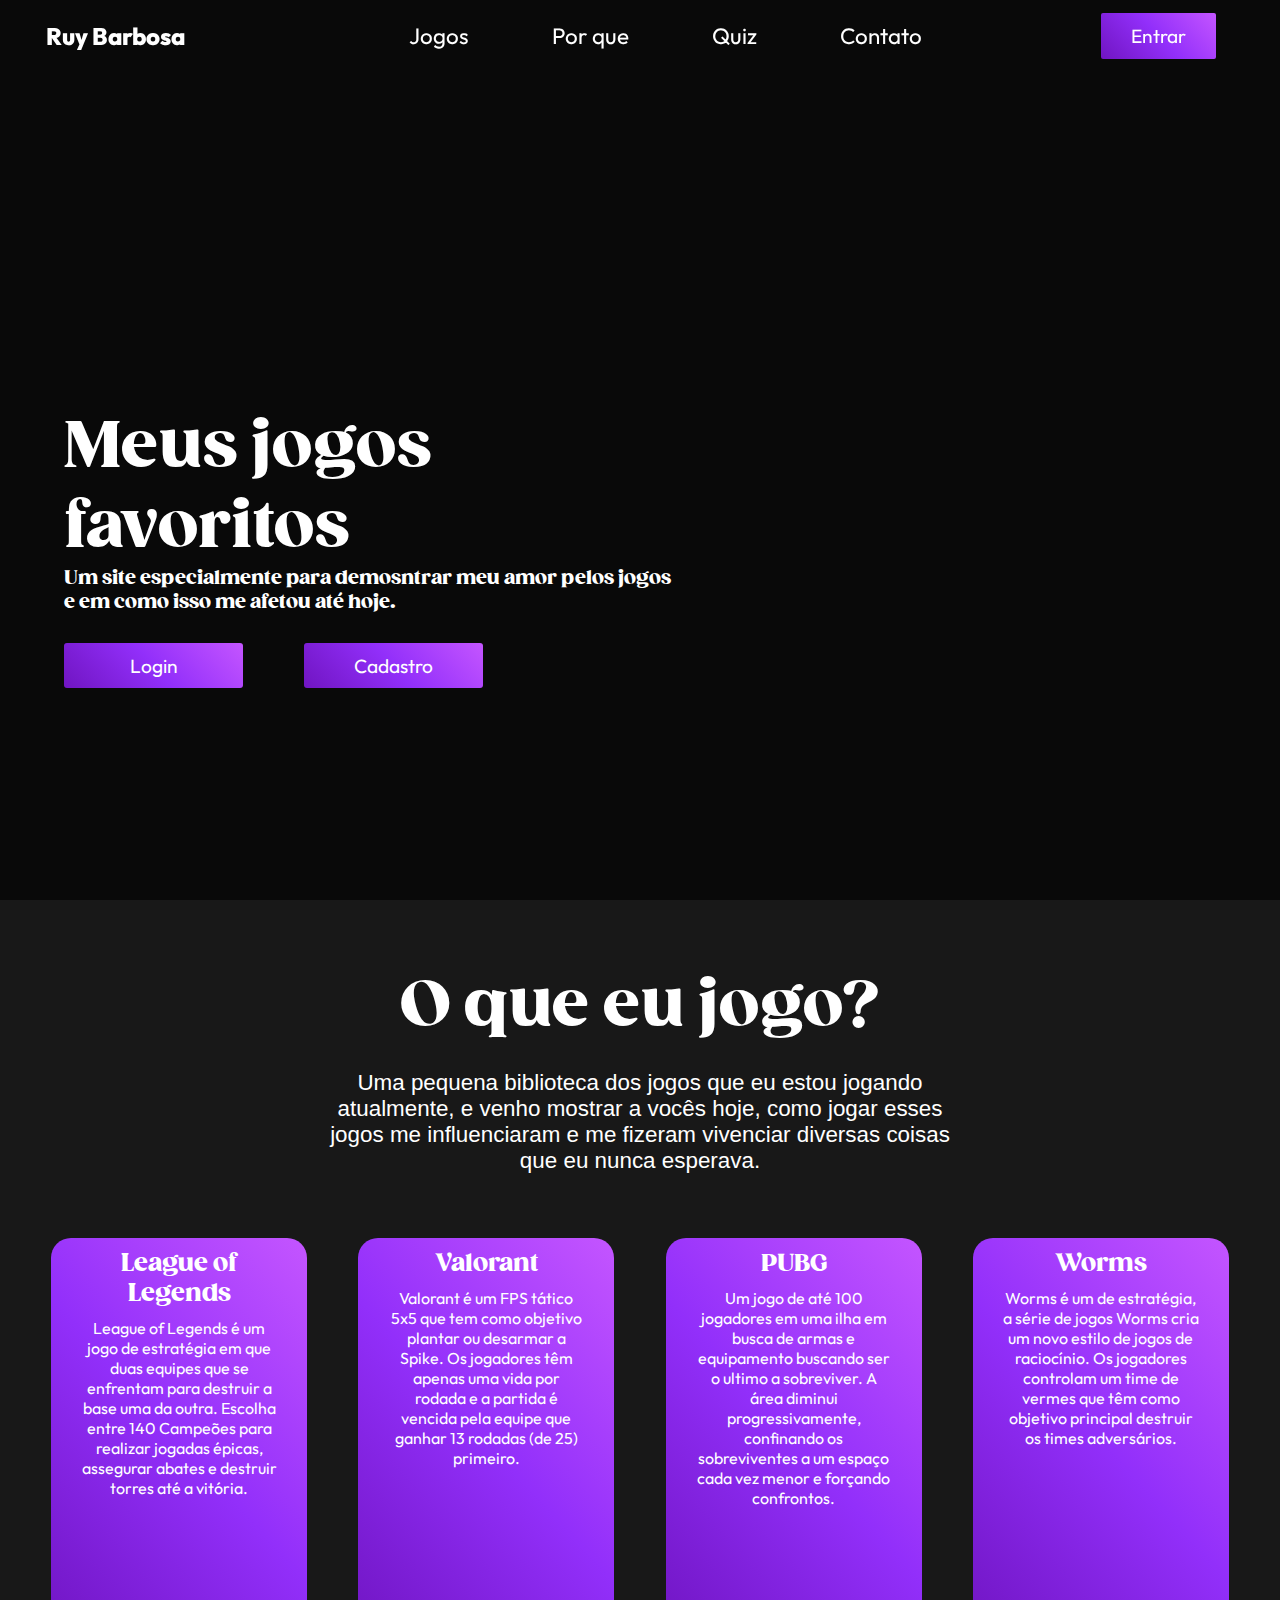
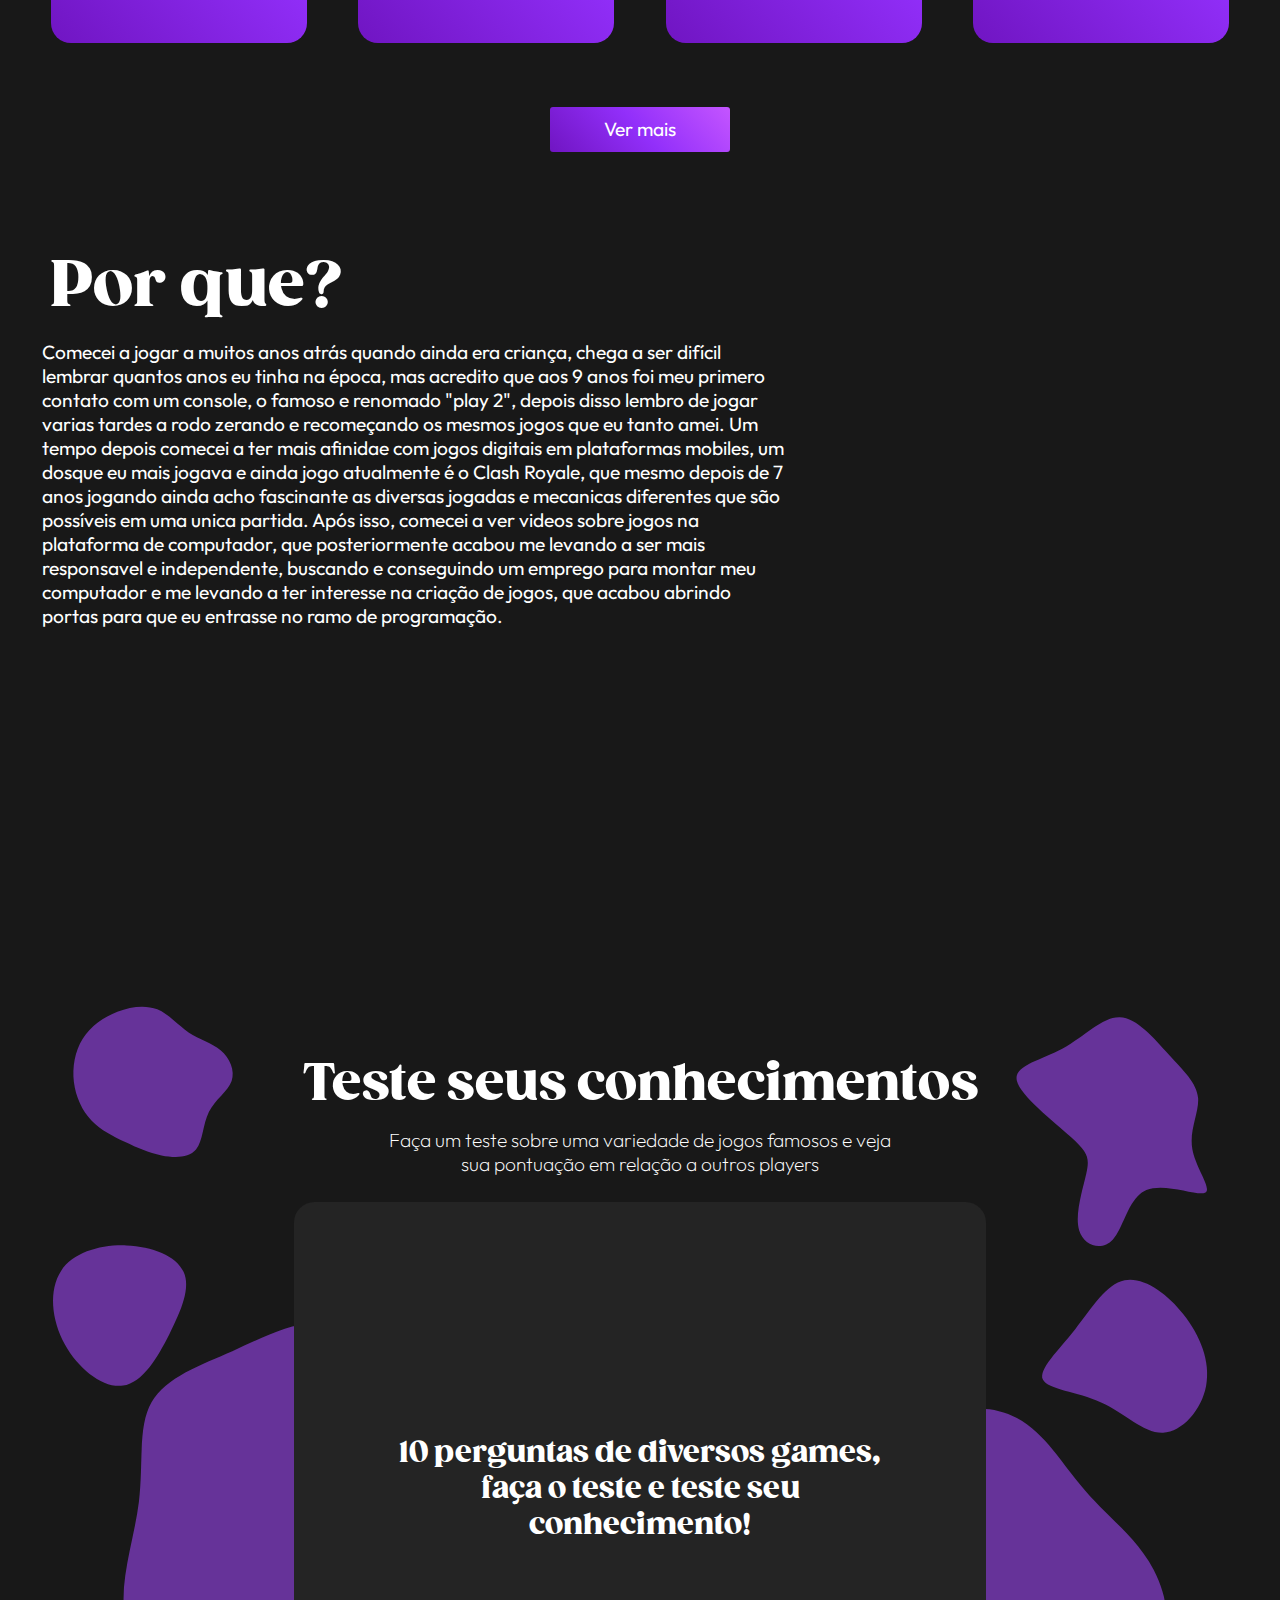
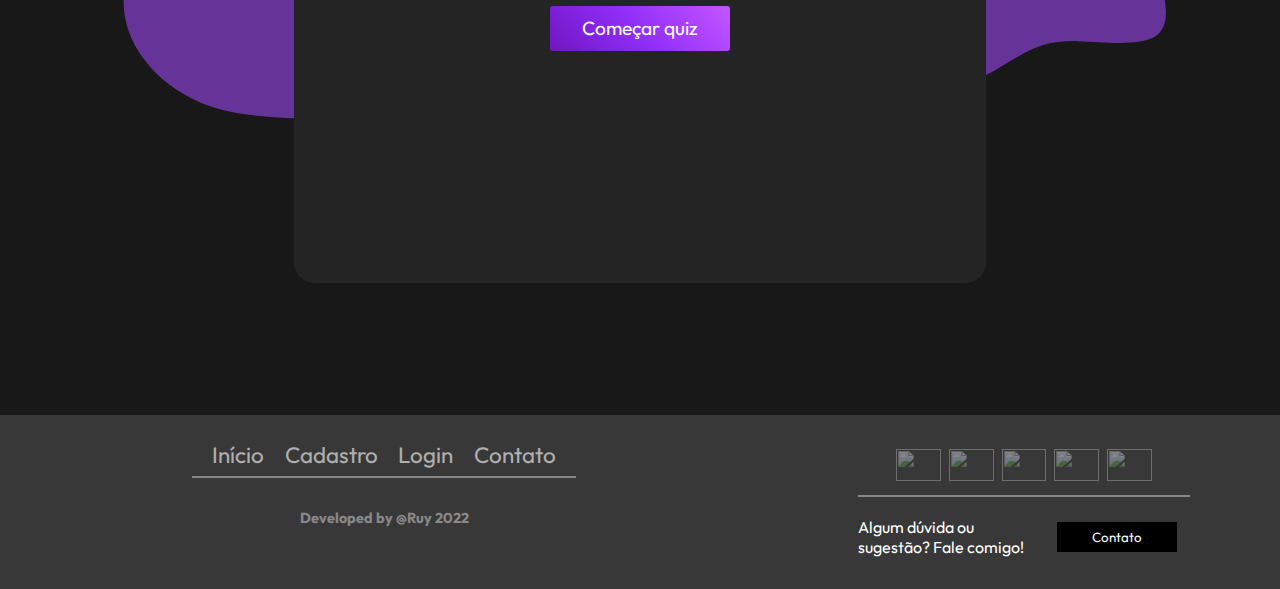
==== site/public/index.html @ 6e4c7d58 "deixando pastas semelhantes ao acquatec" ====
<!DOCTYPE html>
<html lang="en">

<head>
  <meta charset="UTF-8" />
  <meta http-equiv="X-UA-Compatible" content="IE=edge" />
  <meta name="viewport" content="width=device-width, initial-scale=1.0" />
  <title>Ruy Barbosa</title>
  <link rel="stylesheet" href="./css/style.css"/>
  <link rel="shortcut icon" href="../public/css/images/icon.jpg" />
</head>

<body>
  <!-- NavBar e video de banner -->
  <header>
    <nav>
      <div class="menu-content">
        <div class="icone">
          <a href="./index.html">Ruy Barbosa</a>
        </div>
        <ul class="menu-itens">
          <li><a class="itens" href="#Jogos">Jogos</a></li>
          <li><a class="itens" href="#Porque">Por que</a></li>
          <li><a class="itens" href="#Quiz">Quiz</a></li>
          <li><a class="itens" href="./contato.html">Contato</a></li>
        </ul>
        <div class="cad-log">
          <button onclick="Contato()" id="btn-ent">Entrar</button>
        </div>
      </div>
    </nav>
  </header>
  <main>
    <section id="Home">
      <div class="banner">
        <video autoplay loop muted>
          <source src="../public/css/images/cinematic.mp4" type="video/mp4" />
        </video>
        <div class="txt">
          <h3 class="title">
            Meus jogos <br />
            favoritos
          </h3>
          <p class="txt-sec2">
            Um site especialmente para demosntrar meu amor pelos jogos<br />
            e em como isso me afetou até hoje.
          </p>
          <div class="botoes-banner">
            <button onclick="Contato()" class="btn-banner">Login</button>
            <button onclick="TelaCadastro()" class="btn-banner">Cadastro</button>
          </div>
        </div>
      </div>
    </section>

    <!-- Section dos cards com jogos -->

    <section id="Jogos">
      <div class="conteudo">
        <div class="container-txt">
          <h3>O que eu jogo?</h3>
          <p>
            Uma pequena biblioteca dos jogos que eu estou jogando
            atualmente, e venho mostrar a vocês hoje, como jogar esses
            jogos me influenciaram e me fizeram vivenciar diversas coisas
            que eu nunca esperava.
          </p>
        </div>
        <div class="container-cards">
          <!--League of legends-->
          <div class="cards">
            <div class="content-card">
              <h3>League of Legends</h3>
              <p>
                League of Legends é um jogo de estratégia em que duas
                equipes que se enfrentam para destruir a base uma da
                outra. Escolha entre 140 Campeões para realizar jogadas
                épicas, assegurar abates e destruir torres até a vitória.
              </p>
            </div>
          </div>
          <!--Valorant-->
          <div class="cards">
            <div class="content-card">
              <h3>Valorant</h3>
              <p>
                Valorant é um FPS tático 5x5 que tem como objetivo plantar
                ou desarmar a Spike. Os jogadores têm apenas uma vida por
                rodada e a partida é vencida pela equipe que ganhar 13
                rodadas (de 25) primeiro.
              </p>
            </div>
          </div>
          <!--PUBG-->
          <div class="cards">
            <div class="content-card">
              <h3>PUBG</h3>
              <p>
                Um jogo de até 100 jogadores em uma ilha em busca de armas
                e equipamento buscando ser o ultimo a sobreviver. A área
                diminui progressivamente, confinando os sobreviventes a um
                espaço cada vez menor e forçando confrontos.
              </p>
            </div>
          </div>
          <!--Worms-->
          <div class="cards">
            <div class="content-card">
              <h3>Worms</h3>
              <p>
                Worms é um de estratégia, a série de jogos Worms cria um
                novo estilo de jogos de raciocínio. Os jogadores controlam
                um time de vermes que têm como objetivo principal destruir
                os times adversários.
              </p>
            </div>
          </div>
        </div>
        <div class="alinhar-btn" id="mostrar">
          <button onclick="showSection()">Ver mais</button>
        </div>
        <div class="alinhar-btn" id="esconder" style="display: none">
          <button onclick="showSection()">Mostrar menos</button>
        </div>
      </div>
    </section>
    <section id="biblioteca" style="display: none">
      <div class="container-biblioteca">
        <div class="divisoria">
          <div class="card-vid">
            <img src="./css/images/banner1.jpg" alt="" />
          </div>
        </div>
        <div class="divisoria">
          <div class="card-vid">
            <img src="./css/images/banner2.jpg" alt="" />
          </div>
          <br />
          <br />
          <div class="card-vid">
            <img src="./css/images/banner3.jpg" alt="" />
          </div>
        </div>
        <div class="divisoria">
          <div class="card-vid">
            <img src="./css/images/banner4.png" alt="" />
          </div>
        </div>
        <div class="divisoria">
          <div class="card-vid">
            <img src="./css/images/banner5.jpg" alt="" />
          </div>
          <br />
          <br />
          <div class="card-vid">
            <img src="./css/images/banner6.jpg" alt="" />
          </div>
        </div>
        <div class="divisoria">
          <div class="card-vid">
            <img src="./css/images/banner7.jpg" alt="" />
          </div>
        </div>
      </div>
    </section>

    <!--Começo da section Por que-->
    <section id="Porque">
      <div class="container-porque">
        <div class="container-esquerda-pq">
          <h3 class="title-pq">Por que?</h3>
          <p class="txt-pq">
            Comecei a jogar a muitos anos atrás quando ainda era criança,
            chega a ser difícil lembrar quantos anos eu tinha na época,
            mas acredito que aos 9 anos foi meu primero contato com um
            console, o famoso e renomado "play 2", depois disso lembro de
            jogar varias tardes a rodo zerando e recomeçando os mesmos
            jogos que eu tanto amei. Um tempo depois comecei a ter mais
            afinidae com jogos digitais em plataformas mobiles, um dosque
            eu mais jogava e ainda jogo atualmente é o Clash Royale, que
            mesmo depois de 7 anos jogando ainda acho fascinante as
            diversas jogadas e mecanicas diferentes que são possíveis em
            uma unica partida. Após isso, comecei a ver videos sobre jogos
            na plataforma de computador, que posteriormente acabou me
            levando a ser mais responsavel e independente, buscando e
            conseguindo um emprego para montar meu computador e me levando
            a ter interesse na criação de jogos, que acabou abrindo portas
            para que eu entrasse no ramo de programação.
          </p>
        </div>
        <div class="container-direita-pq">
          <img src="./css/images/d.png.opdownload" alt="" />
        </div>
      </div>
    </section>

    <!--Section do Quiz-->
    <section id="Quiz">
      <svg id="blob1" viewBox="0 0 200 200" xmlns="http://www.w3.org/2000/svg">
        <path fill="#663399"
          d="M29.8,-52.7C41,-45.2,54,-42,63.4,-33.9C72.7,-25.8,78.4,-12.9,74.6,-2.2C70.8,8.5,57.5,17,51,30C44.5,43.1,44.8,60.6,37.5,69.4C30.1,78.2,15.1,78.1,1.6,75.4C-11.9,72.7,-23.8,67.3,-36.2,61.4C-48.7,55.6,-61.6,49.3,-71.4,39C-81.2,28.7,-87.8,14.4,-89.7,-1.1C-91.5,-16.5,-88.7,-33,-80.5,-46.1C-72.3,-59.1,-58.7,-68.6,-44.4,-74.2C-30.1,-79.8,-15,-81.6,-2.8,-76.7C9.3,-71.7,18.7,-60.1,29.8,-52.7Z"
          transform="translate(100 100)" />
      </svg>
      <svg id="blob2" viewBox="0 0 200 200" xmlns="http://www.w3.org/2000/svg">
        <path fill="#663399"
          d="M30.6,-57.7C39.9,-47.5,48,-40,48.8,-30.8C49.6,-21.6,43.1,-10.8,45.2,1.2C47.3,13.2,58,26.4,53.1,28.6C48.3,30.8,27.9,22,16.5,26.9C5.1,31.7,2.5,50.2,-4.4,57.8C-11.3,65.3,-22.5,61.9,-25.5,52.2C-28.5,42.5,-23.3,26.4,-21.1,16.7C-18.9,6.9,-19.8,3.5,-30.7,-6.3C-41.5,-16,-62.4,-32.1,-64.5,-41.6C-66.5,-51.1,-49.7,-54,-35.8,-61.6C-21.9,-69.2,-11,-81.4,-0.2,-81.1C10.6,-80.8,21.2,-67.9,30.6,-57.7Z"
          transform="translate(100 100)" />
      </svg>
      <svg id="blob3" viewBox="0 0 200 200" xmlns="http://www.w3.org/2000/svg">
        <path fill="#663399"
          d="M24.2,-47.1C31.4,-37.6,37.4,-31.4,44.9,-24.1C52.4,-16.7,61.3,-8.4,67.6,3.6C73.8,15.6,77.3,31.1,69.3,37.5C61.3,43.9,41.6,41,28.2,40.7C14.7,40.4,7.3,42.7,-3.7,49.1C-14.7,55.4,-29.3,65.8,-40.6,64.8C-51.9,63.9,-59.8,51.5,-67.8,38.8C-75.8,26.1,-83.8,13,-82,1.1C-80.1,-10.9,-68.3,-21.8,-61,-35.6C-53.6,-49.3,-50.7,-66,-41.2,-74.2C-31.8,-82.3,-15.9,-82,-3.7,-75.5C8.5,-69,16.9,-56.5,24.2,-47.1Z"
          transform="translate(100 100)" />
      </svg>
      <svg id="blob4" viewBox="0 0 200 200" xmlns="http://www.w3.org/2000/svg">
        <path fill="#663399"
          d="M24.5,-42.8C32.9,-37.6,41.7,-33.4,52.5,-26.4C63.2,-19.4,76,-9.7,80.5,2.6C85.1,15,81.4,29.9,73.4,41.7C65.5,53.5,53.1,62.1,40.2,66C27.2,69.9,13.6,69,0.2,68.7C-13.1,68.3,-26.3,68.3,-37.6,63.5C-49,58.6,-58.5,49,-60.8,37.6C-63.1,26.2,-58.1,13.1,-56.6,0.9C-55.1,-11.4,-57,-22.7,-52.6,-30.3C-48.2,-38,-37.3,-41.9,-27.4,-46.2C-17.6,-50.6,-8.8,-55.4,-0.4,-54.8C8,-54.1,16.1,-47.9,24.5,-42.8Z"
          transform="translate(100 100)" />
      </svg>
      <svg id="blob5" viewBox="0 0 200 200" xmlns="http://www.w3.org/2000/svg">
        <path fill="#663399"
          d="M43.4,-27.5C49.2,-15.1,41.8,2.4,32.4,21C23,39.5,11.5,59.1,-3.9,61.4C-19.3,63.6,-38.6,48.5,-49.3,29.2C-59.9,10,-62,-13.5,-52.3,-28.2C-42.7,-42.9,-21.3,-48.8,-1.3,-48.1C18.8,-47.4,37.7,-40,43.4,-27.5Z"
          transform="translate(100 100)" />
      </svg>
      <svg id="blob6" viewBox="0 0 200 200" xmlns="http://www.w3.org/2000/svg">
        <path fill="#663399"
          d="M39.6,-31.7C50.2,-18.4,56.7,-2,53.8,13.1C51,28.1,38.9,41.8,26.9,42.3C15,42.8,3.3,30.2,-11.8,23.4C-26.8,16.5,-45.2,15.5,-48.2,9.1C-51.1,2.7,-38.6,-9,-28,-22.4C-17.4,-35.7,-8.7,-50.6,2.9,-52.9C14.6,-55.2,29.1,-45,39.6,-31.7Z"
          transform="translate(100 100)" />
      </svg>
      <div class="container-quiz">
        <h3 class="title-quiz">Teste seus conhecimentos</h3>
        <p class="txt-quiz">
          Faça um teste sobre uma variedade de jogos famosos e veja sua
          pontuação em relação a outros players
        </p>

        <div class="container-btn-quiz" id="ct_btn_quiz">
          <div class="btn-quiz">
            <h3>
              10 perguntas de diversos games, faça o teste e teste seu conhecimento!
            </h3>
            <button onclick="Quiz()">Começar quiz</button>
          </div>
        </div>

        <div class="content-quiz" id="ct_quiz" style="display: none; position: relative;">
          <div id="pergunta" class="PerguntaQuiz"></div>
          <div class="respostas" style="position: relative;">
            <div class="alternativa" id="alternativa"></div>
            <div class="alternativa" id="alternativa"></div>
            <div class="alternativa" id="alternativa"></div>
            <div class="alternativa" id="alternativa"></div>
          </div>
        </div>

        <div class="container-btn-quiz" id="ct_score" style="display: none">
          <div class="btn-quiz">
            <h3 class="title-final">Parabéns! Você terminou o quiz! <br> Sua pontuação foi:</h3>
            <span id="acertos"
              style="color: white; font-size: 1.4em; font-family: 'Outfit', sans-serif; margin-top: 5%;"></span>
            <span id="erros"
              style="color: white; font-size: 1.4em; font-family: 'Outfit', sans-serif; margin-top: 2%;"></span>
            <button onclick="Quiz()">Recomeçar quiz</button>
          </div>
        </div>
      </div>
    </section>
  </main>

  <!-- footer -->
  <footer>
    <div class="container-footer">
      <div class="esquerda">
        <div class="itens-footer">
          <a href="./index.html">Início</a>
          <a href="./cadastro.html">Cadastro</a>
          <a href="./login.html">Login</a>
          <a href="./contato.html">Contato</a>
        </div>
        <div class="detalhe1"></div>
        <div class="assinatura">
          <h3>Developed by @Ruy 2022</h3>
        </div>
      </div>
      <div class="direita">
        <div class="sociais">
          <a href="https://github.com/RuyBarbosa22" target="_blank"><img src="./css/images/github.svg" /></a>
          <!--Git Hub-->
          <a href="https://www.instagram.com/ysd.ruyy/" target="_blank"><img src="./css/images/instagram.svg" /></a>
          <!--Istagram-->
          <a href="https://steamcommunity.com/id/MeneAkatsu/" target="_blank"><img src="./css/images/steam.svg" /></a>
          <!--Steam-->
          <a href="https://www.linkedin.com/in/ruy-barbosa-231aa1239/" target="_blank"><img
              src="./css/images/linkedin.svg" /></a>
          <!--Linkedin-->
          <a href="https://mail.google.com/mail/u/0/#inbox?compose=DmwnWsCcMvcDQrZxBgTPHdpszXvKgsLVtPPxLXwThqFLGjNvjGMvhpklMcXlclQBLnzXKtFCnxbv"
            target="_blank"><img src="./css/images/gmail.svg" /></a>
          <!--Gmail-->
        </div>
        <div class="detalhe2"></div>
        <div class="container-contato">
          <p id="desc-btn">Algum dúvida ou sugestão? Fale comigo!</p>
          <button id="btn-footer">Contato</button>
        </div>
      </div>
    </div>
  </footer>

  <script src="../src/Functions.js"></script>

</body>

</html>
  <!--Script do efeito scroll-->

<script src="https://ajax.googleapis.com/ajax/libs/jquery/3.3.1/jquery.min.js"></script>
<!--Importamos uma biblioteca JQuery-->
<script>
    $(document).ready(function () {
        // adiciona o efeito de scrollagem suave me todos os links
        $("a").on('click', function (event) {

            // Definimos uma valor a "hash" que será o nivel de suavidade do scroll
            if (this.hash !== "") {
                // Impede o comportamento padrão da tag "a"
                event.preventDefault();

                // Armazena o valor de "hash" em uma variavel
                var hash = this.hash;

                // Criamos um metodo com JQuery para aplicar o efeito
                // Adicionamos o valor 800 que representa os milisegundos de duração da animação
                $('html, body').animate({
                    scrollTop: $(hash).offset().top
                }, 800, function () {

                    // Adicionamos umas "#" na URL apos a scrollagem
                    window.location.hash = hash;
                });
            }
        });
    });
</script>
---- site/public/css/style.css ----
@import url('https://fonts.googleapis.com/css2?family=Outfit:wght@100&display=swap');

@font-face {
  font-family: 'Gazpacho';
  src: url(../css/fonts/Gazpacho\ Black.ttf);
}

* {
  padding: 0;
  margin: 0;
  vertical-align: baseline;
  list-style: none;
  border: 0;
}

html {
  scroll-behavior: smooth;
}

body {
  background-color: #181818;
}

header {
  position: fixed;
  top: 0;
  left: 0;
  width: 100%;
  display: flex;
  z-index: 100000;
}

.menu-content {
  display: flex;
  flex-direction: row;
  width: 100%;
  height: 8vh;
  background-color: transparent;
}

.sticky {
  background-color: #181818;
  height: 8vh;
  transition: 0.5s;
  box-shadow: rgba(0, 0, 0, 0.4) 0px 3px 3px;
}

.cad-log {
  width: 20vw;
  display: flex;
  align-items: center;
  justify-content: space-evenly;
  background-color: transparent;
  padding-right: 5%;
  gap: 10%;
}

.icone {
  width: 20vw;
  display: flex;
  align-items: center;
  flex-direction: column;
  justify-content: center;
}

.icone a {
  text-decoration: none;
  cursor: pointer;
  font-size: 1.5em;
  color: white;
  font-family: 'Outfit', sans-serif;
  font-weight: 800;
}

.menu-itens {
  width: 60vw;
  display: flex;
  flex-direction: row;
  align-items: center;
  justify-content: end;
  gap: 12%;
  padding-right: 5%;
  background-color: transparent;
}

.menu-itens a {
  text-decoration: none;
  font-size: 1.4em;
  font-weight: 400;
  color: white;
  font-family: 'Outfit', sans-serif;
}

#btn-ent {
  font-size: 1.2em;
  cursor: pointer;
  width: 12vw;
  height: 65%;
  border-radius: 2px;
  color: white;
  margin-left: 50%;
  font-family: 'Outfit', sans-serif;
  background: rgb(112, 21, 194);
  background: linear-gradient(48deg,
      rgba(112, 21, 194, 1) 0%,
      rgba(146, 47, 250, 1) 50%,
      rgba(196, 85, 255, 1) 100%);
}

.banner {
  position: relative;
  width: 100%;
  height: 100vh;
  display: flex;
  justify-content: center;
  background-image: linear-gradient(rgba(0, 0, 0, 0.644),
      rgba(0, 0, 0, 0.644));
}

.banner video {
  position: absolute;
  top: 0;
  left: 0;
  z-index: -1;
}
@media (min-aspect-ratio: 16/9) {
  .banner video {
    width: 100%;
    height: auto;
  }
}

@media (max-aspect-ratio: 16/9) {
  .banner video {
    width: 100%;
    height: auto;
  }
}

.txt {
  position: absolute;
  top: 45%;
  left: 5%;
}

.title {
  font-size: 4em;
  color: white;
  font-family: 'Gazpacho', serif;
  text-align: left;
}

.txt-sec2 {
  font-size: 1.2em;
  color: white;
  font-family: 'Gazpacho';
}

.botoes-banner {
  display: flex;
  flex-direction: row;
  width: 100%;
  position: absolute;
  margin-top: 5%;
}

.btn-banner {
  width: 14vw;
  height: 5vh;
  margin-right: 10%;
  border: none;
  border-radius: 3px;
  color: white;
  font-size: 1.2em;
  font-weight: 400;
  cursor: pointer;
  font-family: 'Outfit', sans-serif;
  background: rgb(112, 21, 194);
  background: linear-gradient(48deg,
      rgba(112, 21, 194, 1) 0%,
      rgba(146, 47, 250, 1) 50%,
      rgba(196, 85, 255, 1) 100%);
}

.container-txt {
  display: flex;
  align-items: center;
  flex-direction: column;
  background-color: #181818;
  width: 100%;
  padding-top: 5%;
}

.container-txt h3 {
  font-size: 4em;
  font-family: 'Gazpacho';
  font-weight: 600;
  color: white;
}

container-txt h3 {
  font-size: 4em;
  margin-top: 5%;
  font-family: 'Gazpacho';
  font-weight: 600;
  color: white;
}

.container-txt p {
  font-size: 1.4em;
  margin-top: 2%;
  font-family: 'Ourfit', sans-serif;
  font-weight: 200;
  color: white;
  width: 50%;
  text-align: center;
  padding-bottom: 3%;
}

.container-cards {
  width: 100%;
  padding-top: 2%;
  padding-bottom: 5%;
  display: flex;
  align-items: center;
  flex-direction: row;
  background-color: #181818;
  justify-content: space-evenly;
}

.cards {
  width: 20%;
  height: 45vh;
  border-radius: 20px;
  background: rgb(112, 21, 194);
  background: linear-gradient(48deg,
      rgba(112, 21, 194, 1) 0%,
      rgba(146, 47, 250, 1) 50%,
      rgba(196, 85, 255, 1) 100%);
  display: flex;
  flex-direction: column;
  align-items: center;
}

.content-card {
  width: 80%;
  display: flex;
  align-items: center;
  flex-direction: column;
}

.content-card h3 {
  margin-top: 5%;
  text-align: center;
  font-size: 1.5em;
  color: white;
  font-family: 'Gazpacho';
}

.content-card p {
  width: 98%;
  margin-top: 5%;
  font-size: 1em;
  color: white;
  text-align: center;
  font-family: 'Outfit', sans-serif;
  font-weight: 400;
}

.alinhar-btn {
  display: flex;
  flex-direction: column;
  align-items: center;
  background-color: #181818;
  width: 100%;
  padding-bottom: 2%;
}

.alinhar-btn button {
  width: 14vw;
  height: 5vh;
  border: none;
  border-radius: 3px;
  color: white;
  font-size: 1.2em;
  font-weight: 400;
  cursor: pointer;
  font-family: 'Outfit', sans-serif;
  background: rgb(112, 21, 194);
  background: linear-gradient(48deg,
      rgba(112, 21, 194, 1) 0%,
      rgba(146, 47, 250, 1) 50%,
      rgba(196, 85, 255, 1) 100%);
}

/*design biblioteca*/

.container-biblioteca {
  width: 100%;
  height: 100vh;
  padding-top: 15%;
  padding-bottom: 15%;
  background-color: #181818;
  display: flex;
  flex-direction: row;
  align-items: center;
}

.divisoria {
  width: 20%;
  height: 100%;
  background-color: #181818;
  display: flex;
  flex-direction: column;
  align-items: center;
  justify-content: center;
  padding: 2%;
}

.card-vid {
  width: 100%;
  height: 60%;
  border: solid 5px white;
  background-color: #181818;
  margin-top: 2%;
}

.card-vid img {
  width: 100%;
  height: 100%;
}

#biblioteca {
  transition: 2s;
  opacity: 0;
}

/*Section Porque*/

.container-porque {
  display: flex;
  flex-direction: row;
  align-items: center;
  width: 100%;
  height: 90vh;
}

.container-esquerda-pq {
  display: flex;
  flex-direction: column;
  align-items: left;
  background-color: #181818;
  width: 65%;
  height: 100%;
}

.container-direita-pq {
  display: flex;
  flex-direction: column;
  align-items: center;
  background-color: #181818;
  width: 35%;
  height: 100%;
}

.container-direita-pq img {
  margin-top: 36%;
  width: 100%;
}

.title-pq {
  font-size: 4em;
  color: white;
  font-family: 'Gazpacho', serif;
  text-align: left;
  margin-left: 6%;
  margin-top: 8%;
}

.txt-pq {
  font-size: 1.2em;
  color: white;
  font-family: 'Outfit', sans-serif;
  margin-left: 5%;
  margin-top: 2%;
  width: 90%;
  text-align: left;
}

/* Section Quiz*/

.container-quiz {
  display: flex;
  flex-direction: column;
  align-items: center;
  width: 100%;
  height: 100vh;
  background-color: #181818;
  padding-bottom: 5%;
  padding-top: 5%;
}

#blob1  {
  position: absolute;
  width: 15%;
  margin-left: 5%;
}

#blob2 {
  position: absolute;
  width: 25%;
  margin-left: 75%;
}

#blob3 {
  position: absolute;
  width: 30%;
  margin-left: 65%;
  margin-top: 30%;
}

#blob4 {
  position: absolute;
  width: 50%;
  margin-right: 10%;
  margin-top: 15%;
}

#blob5 {
  position: absolute;
  width: 20%;
  margin-top: 15%;
}

#blob6 {
  position: absolute;
  width: 25%;
  margin-left: 75%;
  margin-top: 17%;
}

.title-quiz {
  width: 90%;
  color: white;
  font-size: 3.2em;
  font-family: 'Gazpacho', serif;
  text-align: center;
  font-weight: 600;
}

.txt-quiz {
  width: 40%;
  color: white;
  font-size: 1.2em;
  font-family: 'Outfit', sans-serif;
  font-weight: 200;
  margin-top: 1%;
  text-align: center;
}

.content-quiz {
  margin-top: 3%;
  width: 50%;
  height: 70vh;
  display: flex;
  align-items: center;
  flex-direction: column;
  background-color: #383838;
  border-radius: 3%;
  padding: 2%;
}

.PerguntaQuiz {
  margin-top: 1%;
  border-radius: 10px;
  width: 90%;
  height: 25%;
  background-color: white;
  color: black;
  font-family: 'Outfit', bold;
  text-align: center;
  font-size: 1.6em;
  padding: 2%;
  font-weight: 600;
}

.respostas {
  display: flex;
  flex-direction: column;
  align-items: center;
  justify-content: space-evenly;
  width: 100%;
}

.alternativa {
  margin-top: 3%;
  width: 80%;
  height: 30%;
  background-color: white;
  border-radius: 10px;
  padding: 2%;
  color: black;
  font-size: 2em;
  font-family: 'Outfit', bold;
  font-weight: 600;
  cursor: pointer;
  opacity: 0.8;
  transition: 0.3s;
}

.alternativa:hover {
  opacity: 1;
}

.container-btn-quiz {
  margin-top: 2%;
  width: 50%;
  height: 70vh;
  display: flex;
  align-items: center;
  flex-direction: column;
  background-color: #242424;
  border-radius: 3%;
  padding: 2%;
  position: relative;
  justify-content: center;
}

.btn-quiz {
  display: flex;
  flex-direction: column;
  justify-content: center;
  align-items: center;
  width: 100%;
}

.title-final {
  width: 80%;
  color: white;
  font-size: 1.8em;
  font-family: 'Gazpacho', serif;
  text-align: center;
  font-weight: 600;
}

.container-btn-quiz h3 {
  width: 80%;
  color: white;
  font-size: 1.8em;
  font-family: 'Gazpacho', serif;
  text-align: center;
  font-weight: 600;
}

.container-quiz button {
  width: 14vw;
  height: 5vh;
  border: none;
  border-radius: 3px;
  margin-top: 10%;
  color: white;
  font-size: 1.2em;
  font-weight: 400;
  cursor: pointer;
  font-family: 'Outfit', sans-serif;
  background: rgb(112, 21, 194);
  background: linear-gradient(48deg,
      rgba(112, 21, 194, 1) 0%,
      rgba(146, 47, 250, 1) 50%,
      rgba(196, 85, 255, 1) 100%);
}

/*footer*/

.container-footer {
  display: flex;
  flex-direction: row;
  align-items: center;
  bottom: 0;
  position: relative;
  background-color: #383838;
  padding-bottom: 1%;
  padding-top: 2%;
  bottom: 0;
  margin-bottom: 0;
}

.esquerda {
  display: flex;
  flex-direction: column;
  width: 60%;
  height: 15vh;
  align-items: center;
}

.direita {
  display: flex;
  flex-direction: column;
  width: 40%;
  height: 100%;
  align-items: center;
}

.sociais {
  display: flex;
  flex-direction: row;
  align-items: center;
  justify-content: space-between;
  width: 50%;
  margin-bottom: 1%;
}

.sociais img {
  width: 3.5vw;
  height: 3.5vh;
  opacity: 0.4;
}

.itens-footer {
  width: 50%;
  display: flex;
  flex-direction: row;
  align-items: center;
  justify-content: space-evenly;
}

.itens-footer a {
  text-decoration: none;
  font-family: 'Outfit', sans-serif;
  color: white;
  opacity: 0.6;
  font-size: 1.4em;
  cursor: pointer;
}

.assinatura {
  font-family: 'Outfit', sans-serif;
  margin-top: 4%;
  margin-top: 4%;
}

.assinatura h3 {
  font-size: 0.9em;
  color: white;
  opacity: 0.4;
  font-family: 'Outfit', sans-serif;
}

#btn-footer {
  background-color: black;
  color: white;
  width: 120px;
  height: 30px;
  font-family: 'Outfit', sans-serif;
  padding: 1.5%;
}

#desc-btn {
  font-size: 1em;
  color: white;
  width: 50%;
  text-align: left;
  font-family: 'Outfit', sans-serif;
}

.container-contato {
  display: flex;
  flex-direction: row;
  align-items: center;
  width: 65%;
  margin-top: 4%;
  margin-bottom: 2%;
  gap: 10%;
}

.detalhe1 {
  width: 50%;
  height: 2px;
  margin-top: 1%;
  opacity: 0.4;
  background-color: white;
}

.detalhe2 {
  width: 65%;
  height: 2px;
  margin-top: 1%;
  opacity: 0.4;
  background-color: white;
}

.correct {
  outline: green 4px solid;
}

.incorrect {
  outline: red 4px solid;
}
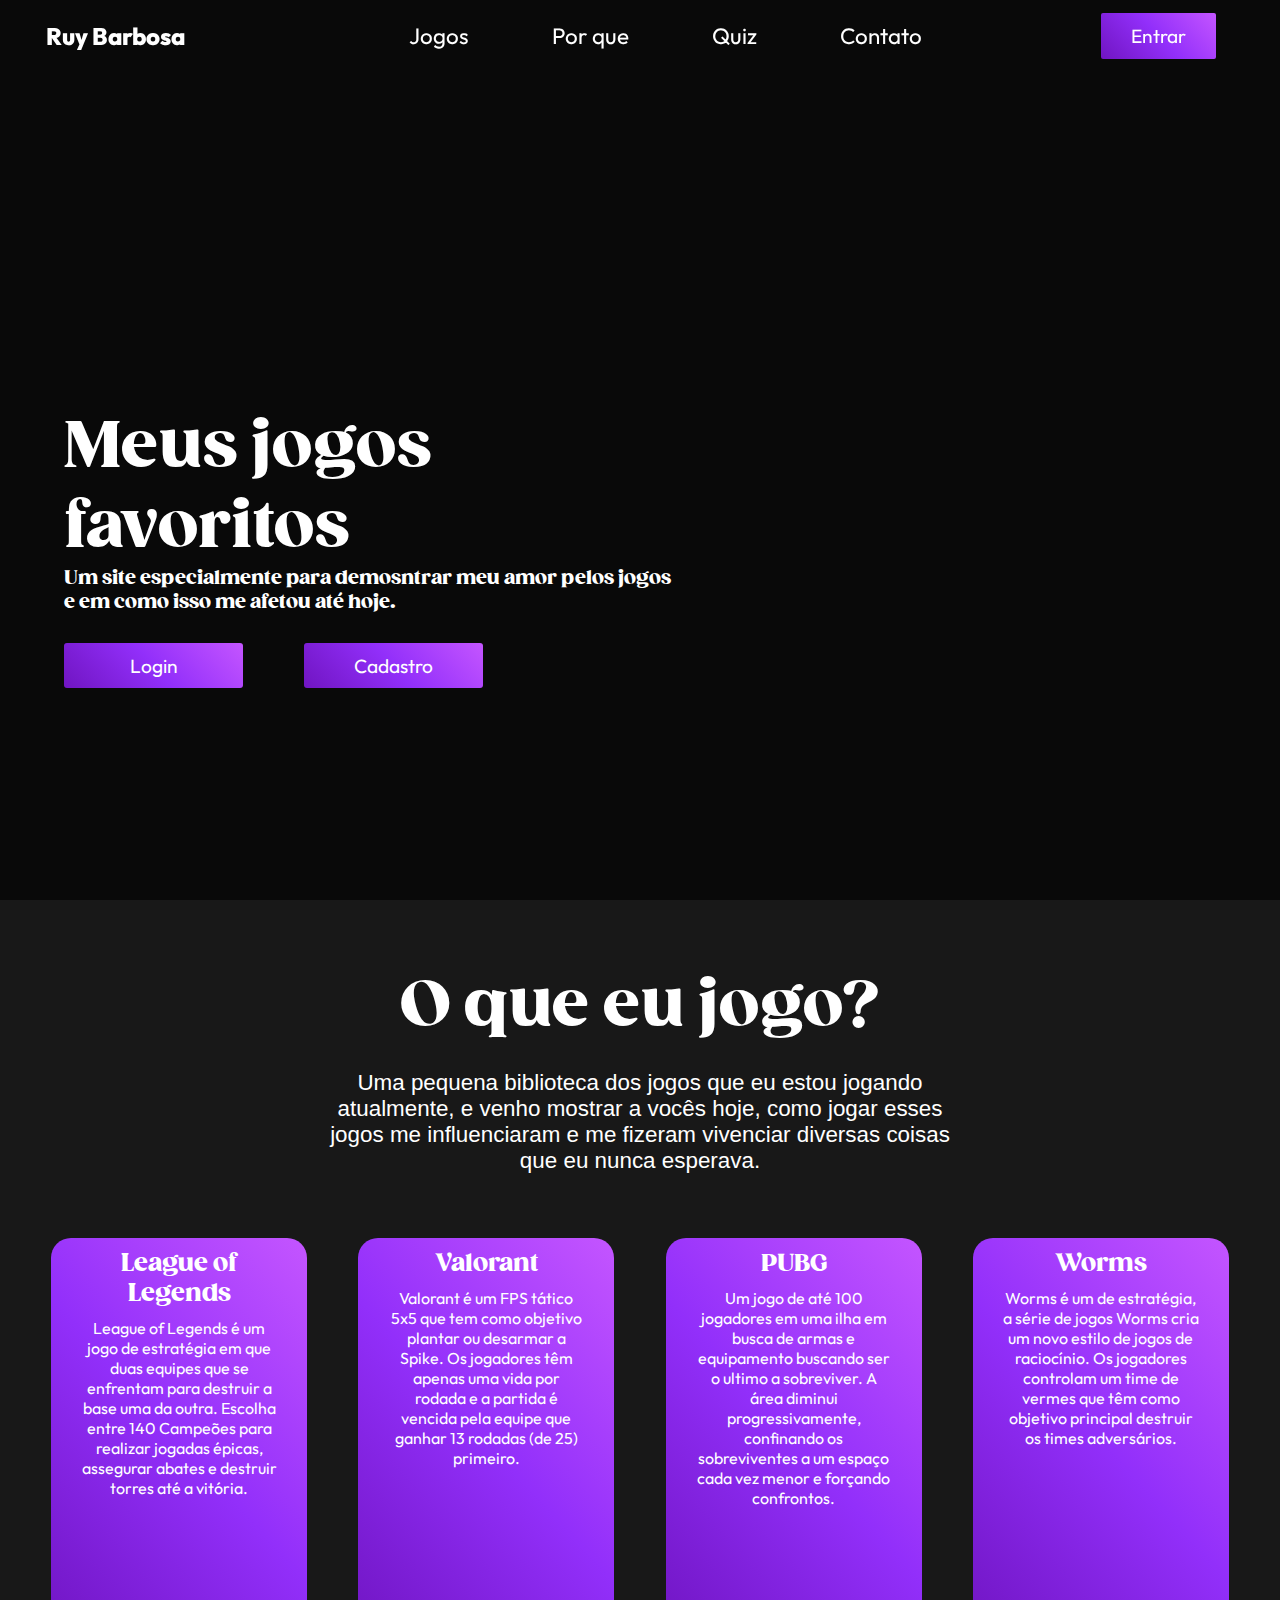
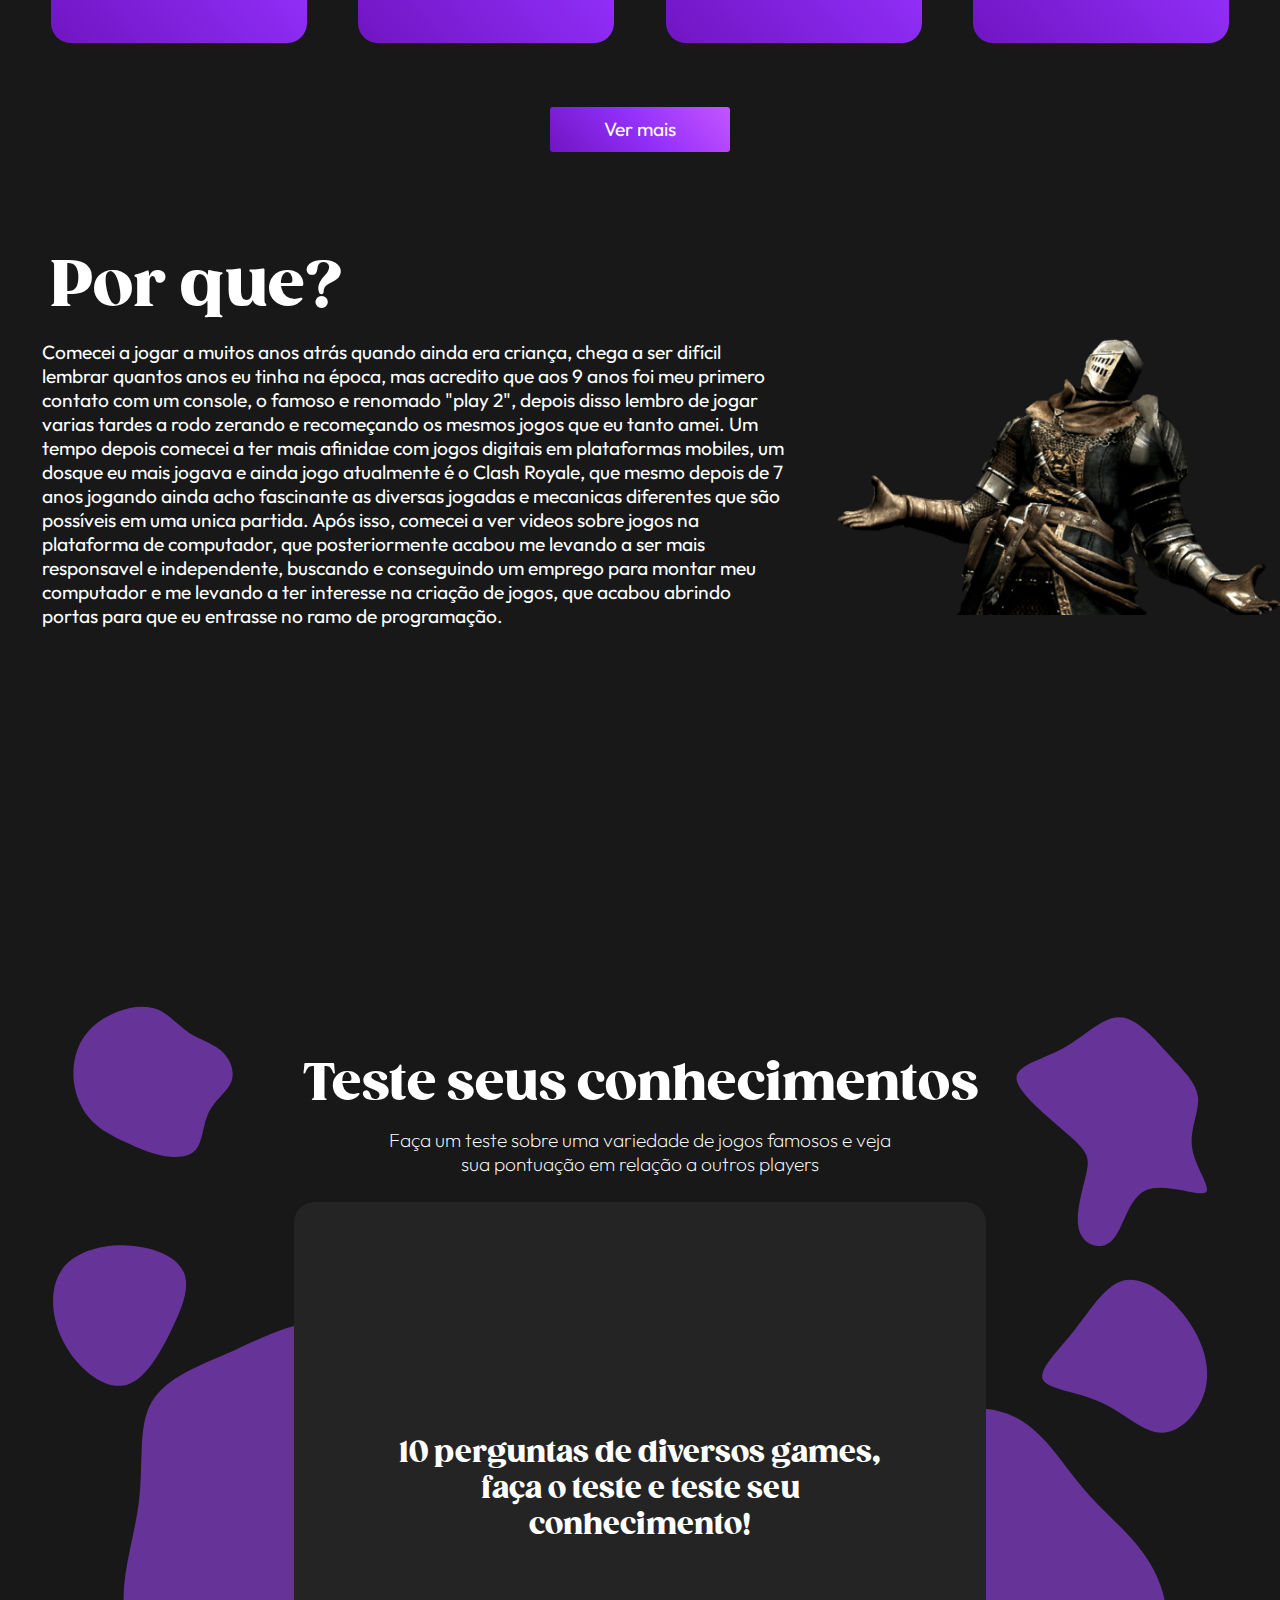
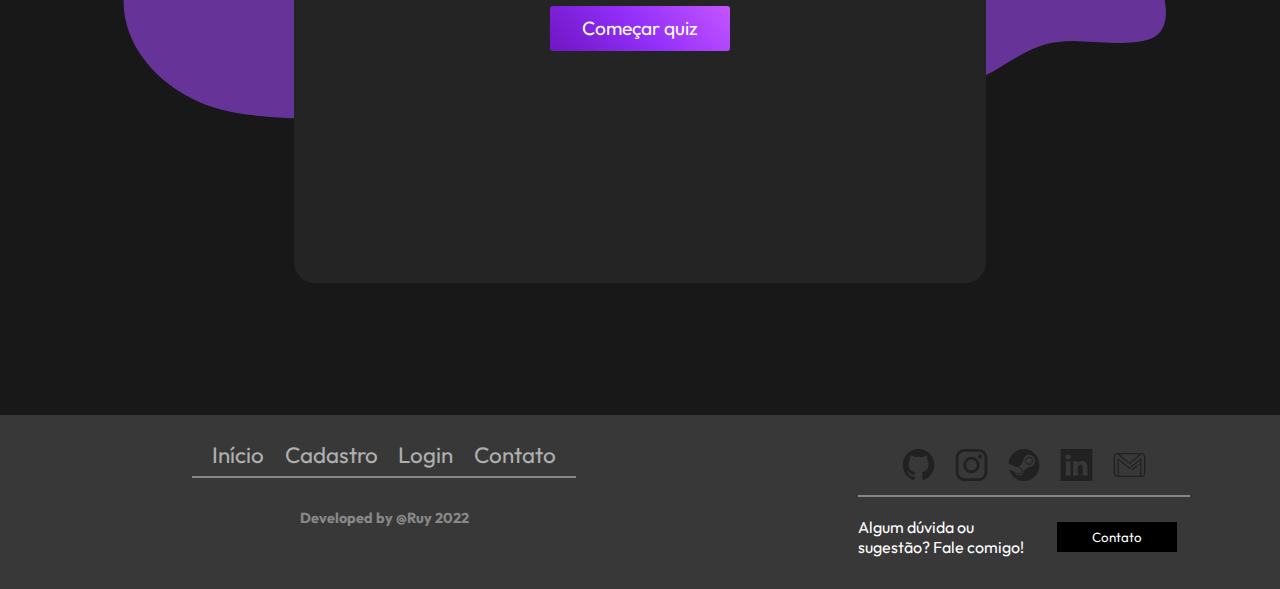
==== commit 8b5beb94: "Arrumando o site e fazendo a karalha do banco funcionar" ====
--- a/site/public/index.html
+++ b/site/public/index.html
@@ -7,7 +7,7 @@
   <meta name="viewport" content="width=device-width, initial-scale=1.0" />
   <title>Ruy Barbosa</title>
   <link rel="stylesheet" href="./css/style.css"/>
-  <link rel="shortcut icon" href="../public/css/images/icon.jpg" />
+  <link rel="shortcut icon" href="./images/icon.jpg" />
 </head>
 
 <body>
@@ -34,7 +34,7 @@
     <section id="Home">
       <div class="banner">
         <video autoplay loop muted>
-          <source src="../public/css/images/cinematic.mp4" type="video/mp4" />
+          <source src="./images/cinematic.mp4" type="video/mp4" />
         </video>
         <div class="txt">
           <h3 class="title">
@@ -128,37 +128,37 @@
       <div class="container-biblioteca">
         <div class="divisoria">
           <div class="card-vid">
-            <img src="./css/images/banner1.jpg" alt="" />
-          </div>
-        </div>
-        <div class="divisoria">
-          <div class="card-vid">
-            <img src="./css/images/banner2.jpg" alt="" />
+            <img src="./images/banner1.webp" alt="" />
+          </div>
+        </div>
+        <div class="divisoria">
+          <div class="card-vid">
+            <img src="./images/banner2.jpg" alt="" />
           </div>
           <br />
           <br />
           <div class="card-vid">
-            <img src="./css/images/banner3.jpg" alt="" />
-          </div>
-        </div>
-        <div class="divisoria">
-          <div class="card-vid">
-            <img src="./css/images/banner4.png" alt="" />
-          </div>
-        </div>
-        <div class="divisoria">
-          <div class="card-vid">
-            <img src="./css/images/banner5.jpg" alt="" />
+            <img src="./images/banner3.jpg" alt="" />
+          </div>
+        </div>
+        <div class="divisoria">
+          <div class="card-vid">
+            <img src="./images/banner4.png" alt="" />
+          </div>
+        </div>
+        <div class="divisoria">
+          <div class="card-vid">
+            <img src="./images/banner5.jpg" alt="" />
           </div>
           <br />
           <br />
           <div class="card-vid">
-            <img src="./css/images/banner6.jpg" alt="" />
-          </div>
-        </div>
-        <div class="divisoria">
-          <div class="card-vid">
-            <img src="./css/images/banner7.jpg" alt="" />
+            <img src="./images/banner6.jpg" alt="" />
+          </div>
+        </div>
+        <div class="divisoria">
+          <div class="card-vid">
+            <img src="./images/banner7.jpg" alt="" />
           </div>
         </div>
       </div>
@@ -189,7 +189,7 @@
           </p>
         </div>
         <div class="container-direita-pq">
-          <img src="./css/images/d.png.opdownload" alt="" />
+          <img src="./images/d.png.opdownload" alt="" />
         </div>
       </div>
     </section>
@@ -283,17 +283,17 @@
       </div>
       <div class="direita">
         <div class="sociais">
-          <a href="https://github.com/RuyBarbosa22" target="_blank"><img src="./css/images/github.svg" /></a>
+          <a href="https://github.com/RuyBarbosa22" target="_blank"><img src="./images/github.svg" /></a>
           <!--Git Hub-->
-          <a href="https://www.instagram.com/ysd.ruyy/" target="_blank"><img src="./css/images/instagram.svg" /></a>
+          <a href="https://www.instagram.com/ysd.ruyy/" target="_blank"><img src="./images/instagram.svg" /></a>
           <!--Istagram-->
-          <a href="https://steamcommunity.com/id/MeneAkatsu/" target="_blank"><img src="./css/images/steam.svg" /></a>
+          <a href="https://steamcommunity.com/id/MeneAkatsu/" target="_blank"><img src="./images/steam.svg" /></a>
           <!--Steam-->
           <a href="https://www.linkedin.com/in/ruy-barbosa-231aa1239/" target="_blank"><img
-              src="./css/images/linkedin.svg" /></a>
+              src="./images/linkedin.svg" /></a>
           <!--Linkedin-->
           <a href="https://mail.google.com/mail/u/0/#inbox?compose=DmwnWsCcMvcDQrZxBgTPHdpszXvKgsLVtPPxLXwThqFLGjNvjGMvhpklMcXlclQBLnzXKtFCnxbv"
-            target="_blank"><img src="./css/images/gmail.svg" /></a>
+            target="_blank"><img src="./images/gmail.svg" /></a>
           <!--Gmail-->
         </div>
         <div class="detalhe2"></div>
@@ -305,7 +305,7 @@
     </div>
   </footer>
 
-  <script src="../src/Functions.js"></script>
+  <script src="./js/Functions.js"></script>
 
 </body>
 
--- a/site/public/css/style.css
+++ b/site/public/css/style.css
@@ -2,7 +2,7 @@
 
 @font-face {
   font-family: 'Gazpacho';
-  src: url(../css/fonts/Gazpacho\ Black.ttf);
+  src: url(./fonts/Gazpacho\ Black.ttf);
 }
 
 * {
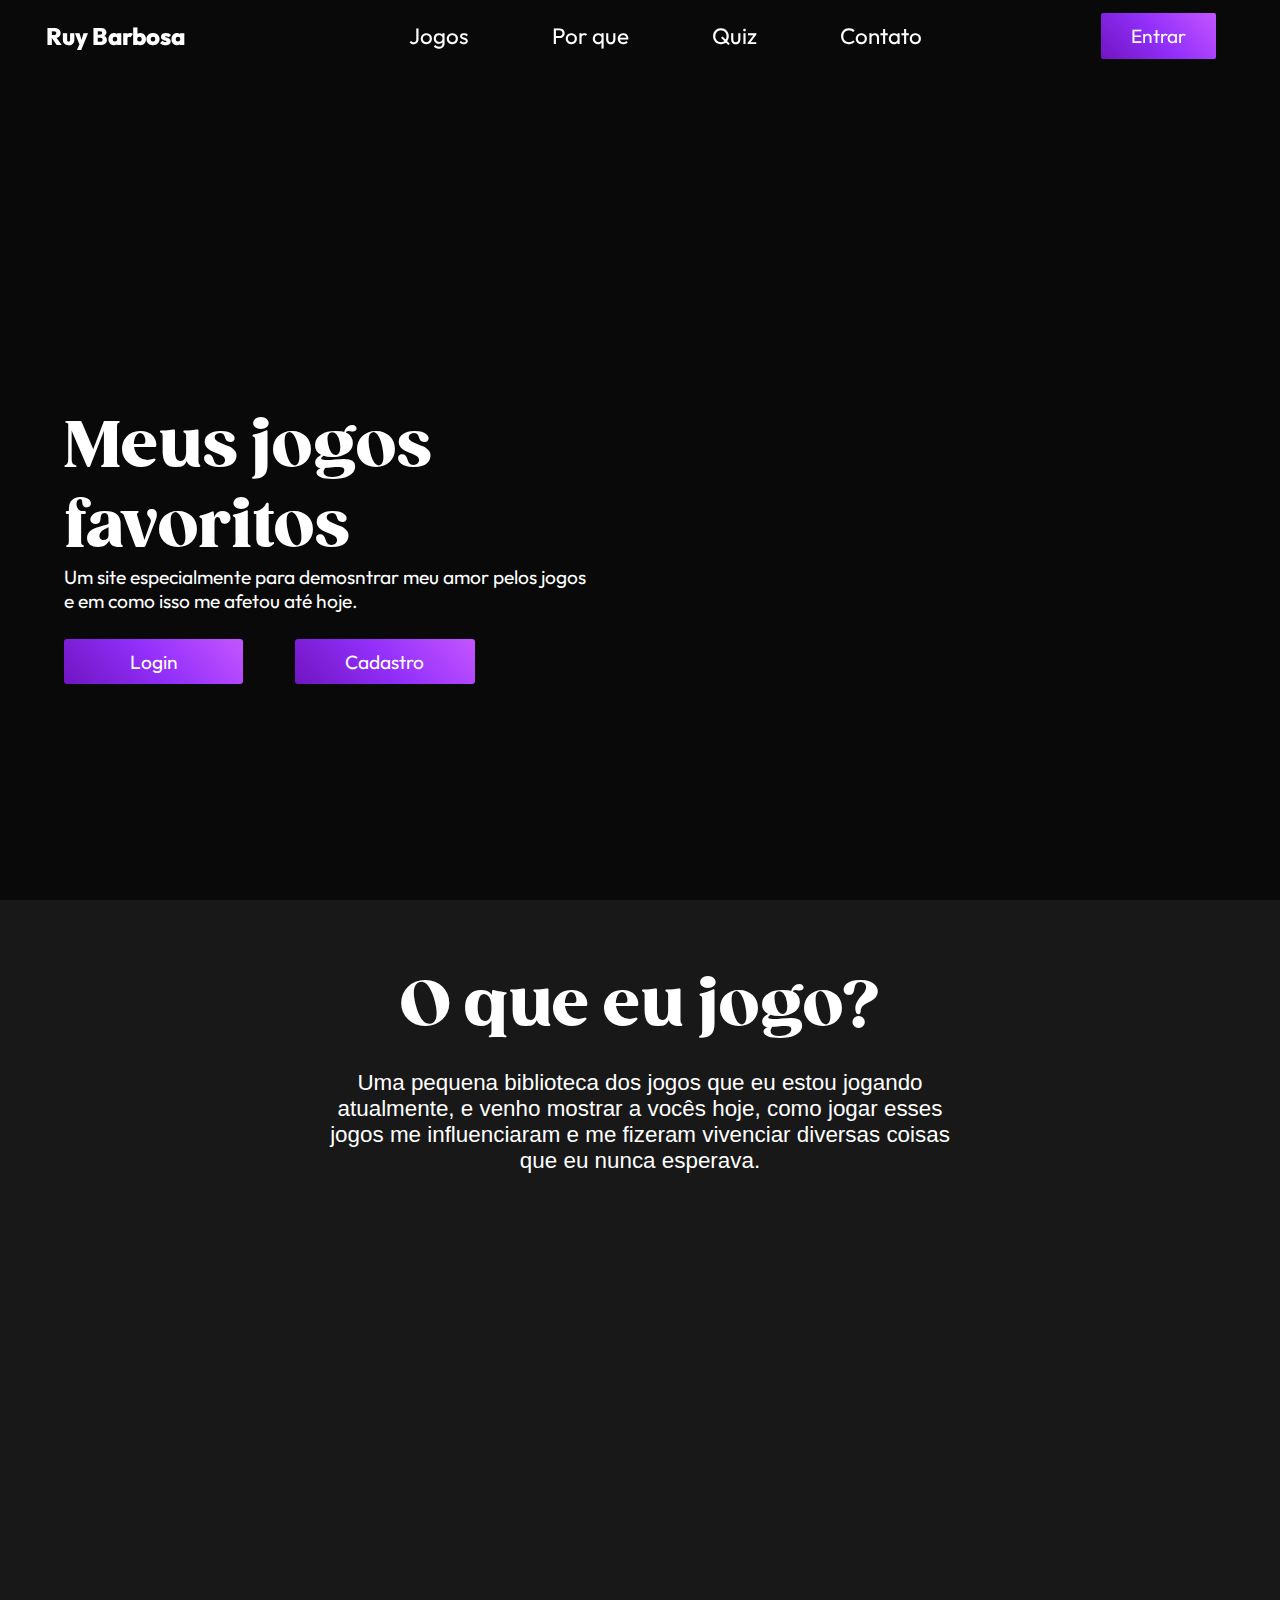
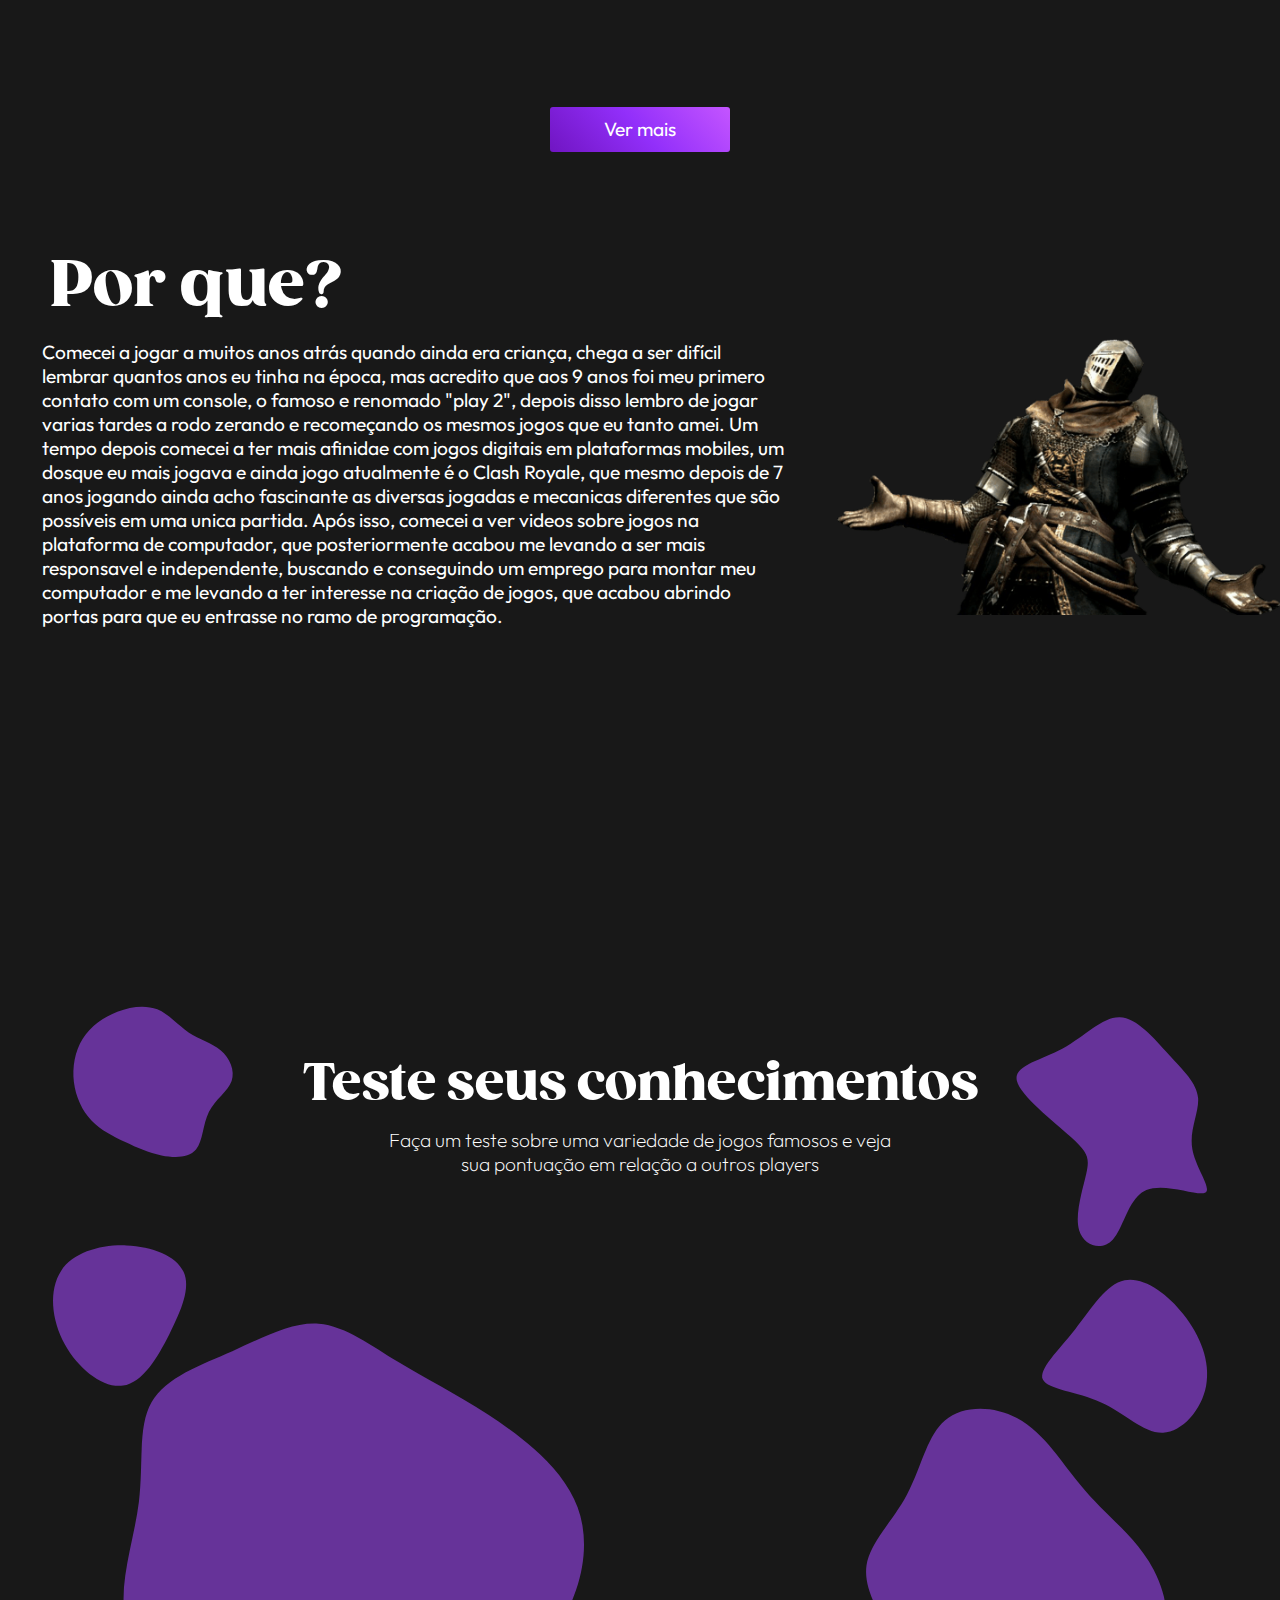
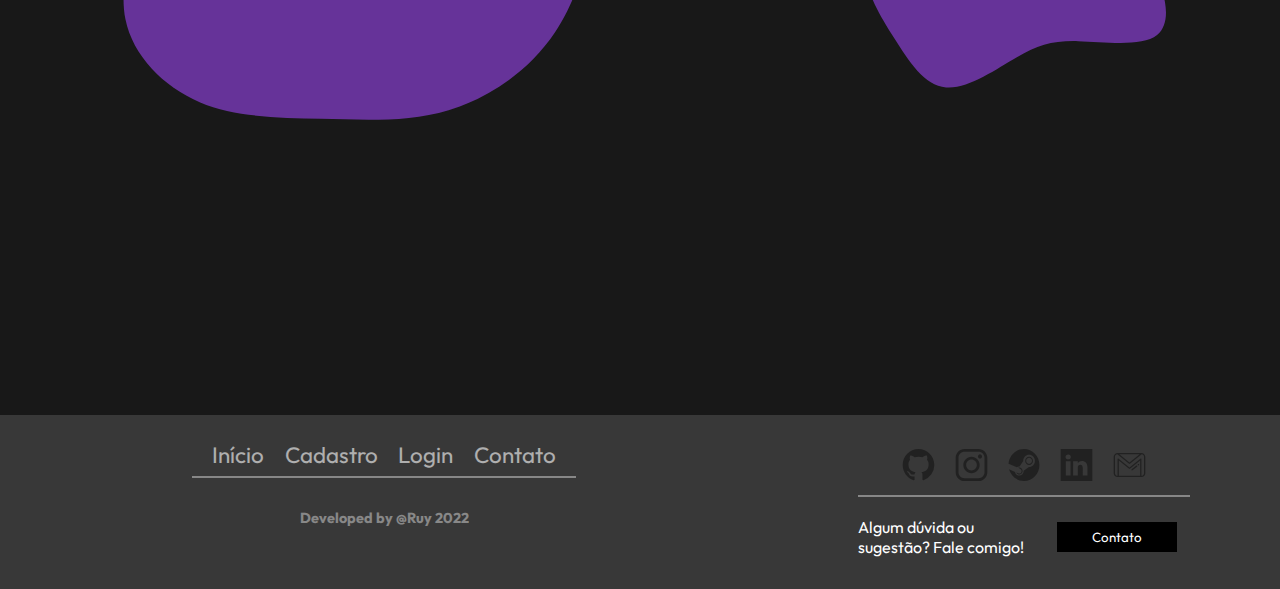
==== commit 9632af8e: "Arrumando erros exibidos em login e cadastro, e aplicando biblioteca AOS" ====
--- a/site/public/index.html
+++ b/site/public/index.html
@@ -7,6 +7,7 @@
   <meta name="viewport" content="width=device-width, initial-scale=1.0" />
   <title>Ruy Barbosa</title>
   <link rel="stylesheet" href="./css/style.css"/>
+  <link href="https://unpkg.com/aos@2.3.1/dist/aos.css" rel="stylesheet">
   <link rel="shortcut icon" href="./images/icon.jpg" />
 </head>
 
@@ -68,7 +69,7 @@
         </div>
         <div class="container-cards">
           <!--League of legends-->
-          <div class="cards">
+          <div class="cards" data-aos="fade-right" data-aos-duration="1000">
             <div class="content-card">
               <h3>League of Legends</h3>
               <p>
@@ -80,7 +81,7 @@
             </div>
           </div>
           <!--Valorant-->
-          <div class="cards">
+          <div class="cards" data-aos="fade-up" data-aos-duration="1000">
             <div class="content-card">
               <h3>Valorant</h3>
               <p>
@@ -92,7 +93,8 @@
             </div>
           </div>
           <!--PUBG-->
-          <div class="cards">
+          <div class="cards" data-aos="fade-up"
+          data-aos-duration="1000">
             <div class="content-card">
               <h3>PUBG</h3>
               <p>
@@ -104,7 +106,7 @@
             </div>
           </div>
           <!--Worms-->
-          <div class="cards">
+          <div class="cards" data-aos="fade-left" data-aos-duration="1000">
             <div class="content-card">
               <h3>Worms</h3>
               <p>
@@ -233,7 +235,7 @@
           pontuação em relação a outros players
         </p>
 
-        <div class="container-btn-quiz" id="ct_btn_quiz">
+        <div class="container-btn-quiz" data-aos="zoom-in" data-aos-duration="1000" id="ct_btn_quiz">
           <div class="btn-quiz">
             <h3>
               10 perguntas de diversos games, faça o teste e teste seu conhecimento!
@@ -310,6 +312,13 @@
 </body>
 
 </html>
+
+<!--Biblioteca AOS-->
+<script src="https://unpkg.com/aos@2.3.1/dist/aos.js"></script>
+<script>
+  AOS.init();
+</script>
+
   <!--Script do efeito scroll-->
 
 <script src="https://ajax.googleapis.com/ajax/libs/jquery/3.3.1/jquery.min.js"></script>
--- a/site/public/css/style.css
+++ b/site/public/css/style.css
@@ -1,4 +1,5 @@
 @import url('https://fonts.googleapis.com/css2?family=Outfit:wght@100&display=swap');
+
 
 @font-face {
   font-family: 'Gazpacho';
@@ -15,6 +16,7 @@
 
 html {
   scroll-behavior: smooth;
+  overflow-x: hidden;
 }
 
 body {
@@ -153,7 +155,7 @@
 .txt-sec2 {
   font-size: 1.2em;
   color: white;
-  font-family: 'Gazpacho';
+  font-family: 'Outfit', sans-serif;
 }
 
 .botoes-banner {
